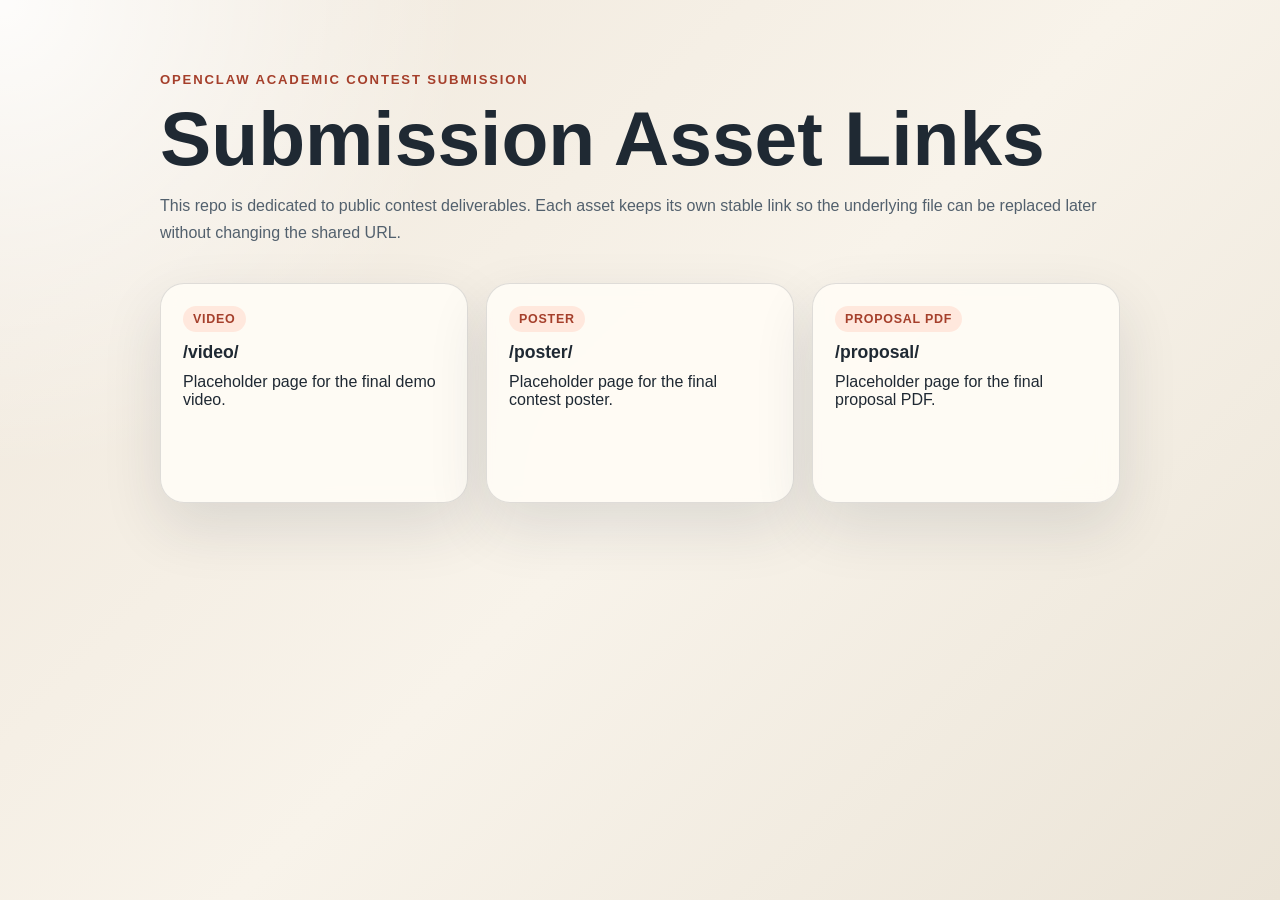
==== index.html @ a334f3a5 "Initialize submission site repo" ====
<!DOCTYPE html>
<html lang="en">
<head>
  <meta charset="UTF-8">
  <meta name="viewport" content="width=device-width, initial-scale=1.0">
  <title>OpenClaw Contest Assets</title>
  <link rel="stylesheet" href="./styles.css">
</head>
<body>
  <main class="shell">
    <p class="eyebrow">OpenClaw Academic Contest Submission</p>
    <h1>Submission Asset Links</h1>
    <p class="lead">
      This repo is dedicated to public contest deliverables. Each asset keeps its own stable link
      so the underlying file can be replaced later without changing the shared URL.
    </p>

    <section class="card-grid">
      <a class="card" href="./video/">
        <span class="card-label">Video</span>
        <strong>/video/</strong>
        <span>Placeholder page for the final demo video.</span>
      </a>
      <a class="card" href="./poster/">
        <span class="card-label">Poster</span>
        <strong>/poster/</strong>
        <span>Placeholder page for the final contest poster.</span>
      </a>
      <a class="card" href="./proposal/">
        <span class="card-label">Proposal PDF</span>
        <strong>/proposal/</strong>
        <span>Placeholder page for the final proposal PDF.</span>
      </a>
    </section>
  </main>
</body>
</html>
---- styles.css ----
:root {
  --bg: #f3efe7;
  --panel: rgba(255, 252, 245, 0.9);
  --ink: #1f2933;
  --muted: #52606d;
  --line: rgba(31, 41, 51, 0.14);
  --accent: #a53f2b;
  --accent-soft: #ffe8dd;
  --shadow: 0 24px 60px rgba(32, 41, 56, 0.12);
}

* {
  box-sizing: border-box;
}

body {
  margin: 0;
  min-height: 100vh;
  font-family: "Segoe UI", "Helvetica Neue", sans-serif;
  color: var(--ink);
  background:
    radial-gradient(circle at top left, rgba(255, 255, 255, 0.9), transparent 30%),
    linear-gradient(135deg, #efe7db 0%, #f8f3ea 52%, #ebe4d7 100%);
}

a {
  color: inherit;
}

.shell {
  width: min(960px, calc(100% - 32px));
  margin: 0 auto;
  padding: 72px 0 64px;
}

.eyebrow {
  margin: 0 0 14px;
  font-size: 0.82rem;
  font-weight: 700;
  letter-spacing: 0.14em;
  text-transform: uppercase;
  color: var(--accent);
}

h1 {
  margin: 0;
  font-size: clamp(2.6rem, 7vw, 4.8rem);
  line-height: 0.98;
}

.lead,
.asset-card p,
.asset-card li {
  color: var(--muted);
  line-height: 1.7;
}

.card-grid {
  display: grid;
  grid-template-columns: repeat(auto-fit, minmax(220px, 1fr));
  gap: 18px;
  margin-top: 36px;
}

.card,
.asset-card {
  border: 1px solid var(--line);
  border-radius: 24px;
  background: var(--panel);
  box-shadow: var(--shadow);
  backdrop-filter: blur(10px);
}

.card {
  display: flex;
  flex-direction: column;
  gap: 10px;
  min-height: 220px;
  padding: 22px;
  text-decoration: none;
}

.card-label,
.status {
  display: inline-flex;
  width: fit-content;
  padding: 6px 10px;
  border-radius: 999px;
  background: var(--accent-soft);
  color: var(--accent);
  font-size: 0.78rem;
  font-weight: 700;
  letter-spacing: 0.06em;
  text-transform: uppercase;
}

.asset-card {
  margin-top: 28px;
  padding: 24px;
}

.asset-card h1 {
  margin: 0 0 12px;
}

.back-link {
  display: inline-block;
  margin-bottom: 18px;
  color: var(--accent);
  text-decoration: none;
  font-weight: 600;
}

.meta code,
.asset-card code,
.card strong {
  font-size: 1.1rem;
}
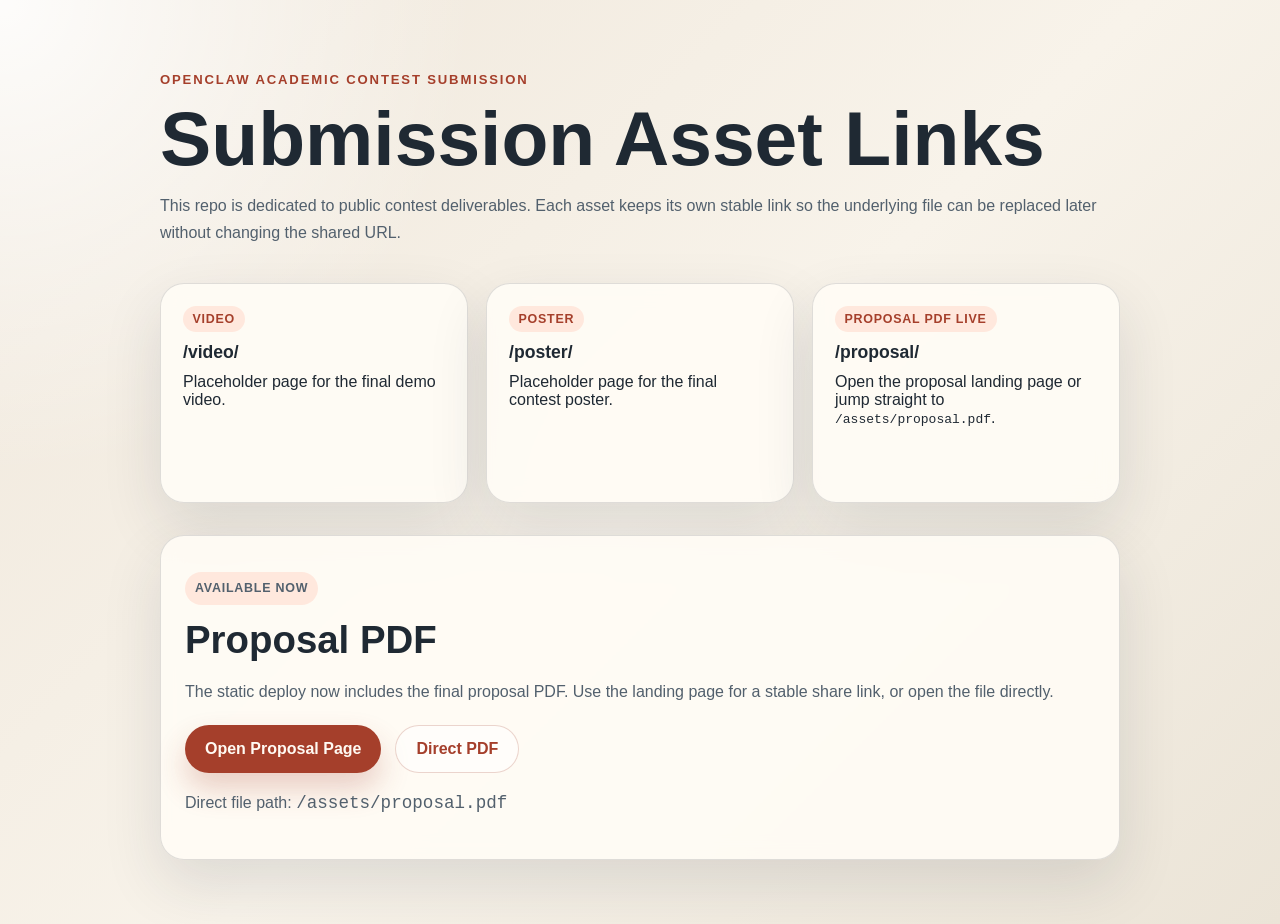
==== commit b35c4cee: "Publish proposal PDF" ====
--- a/index.html
+++ b/index.html
@@ -27,10 +27,24 @@
         <span>Placeholder page for the final contest poster.</span>
       </a>
       <a class="card" href="./proposal/">
-        <span class="card-label">Proposal PDF</span>
+        <span class="card-label">Proposal PDF Live</span>
         <strong>/proposal/</strong>
-        <span>Placeholder page for the final proposal PDF.</span>
+        <span>Open the proposal landing page or jump straight to <code>/assets/proposal.pdf</code>.</span>
       </a>
+    </section>
+
+    <section class="asset-card spotlight">
+      <p class="status">Available Now</p>
+      <h2>Proposal PDF</h2>
+      <p>
+        The static deploy now includes the final proposal PDF. Use the landing page for a stable
+        share link, or open the file directly.
+      </p>
+      <div class="action-row">
+        <a class="primary-button" href="./proposal/">Open Proposal Page</a>
+        <a class="secondary-link" href="./assets/proposal.pdf">Direct PDF</a>
+      </div>
+      <p class="meta">Direct file path: <code>/assets/proposal.pdf</code></p>
     </section>
   </main>
 </body>
--- a/styles.css
+++ b/styles.css
@@ -99,8 +99,17 @@
   padding: 24px;
 }
 
+.spotlight {
+  margin-top: 32px;
+}
+
 .asset-card h1 {
   margin: 0 0 12px;
+}
+
+.asset-card h2 {
+  margin: 0 0 12px;
+  font-size: clamp(1.8rem, 4vw, 2.4rem);
 }
 
 .back-link {
@@ -116,3 +125,45 @@
 .card strong {
   font-size: 1.1rem;
 }
+
+.action-row {
+  display: flex;
+  flex-wrap: wrap;
+  gap: 14px;
+  margin: 20px 0 14px;
+}
+
+.primary-button,
+.secondary-link {
+  display: inline-flex;
+  align-items: center;
+  justify-content: center;
+  min-height: 48px;
+  padding: 0 20px;
+  border-radius: 999px;
+  text-decoration: none;
+  font-weight: 700;
+}
+
+.primary-button {
+  background: var(--accent);
+  color: #fffaf3;
+  box-shadow: 0 16px 30px rgba(165, 63, 43, 0.24);
+}
+
+.secondary-link {
+  border: 1px solid rgba(165, 63, 43, 0.22);
+  background: rgba(255, 255, 255, 0.55);
+  color: var(--accent);
+}
+
+@media (max-width: 640px) {
+  .action-row {
+    flex-direction: column;
+  }
+
+  .primary-button,
+  .secondary-link {
+    width: 100%;
+  }
+}
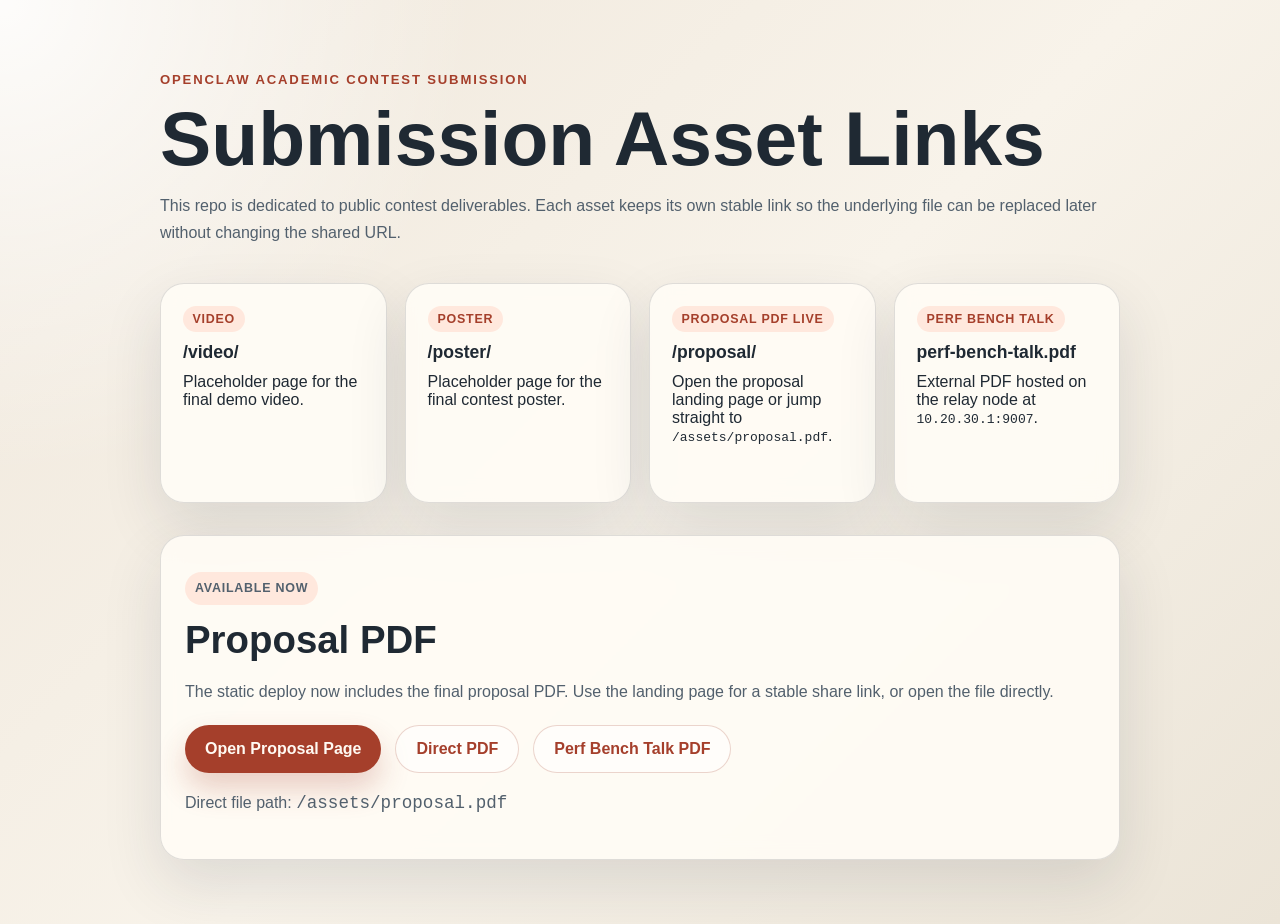
==== commit 61bc2001: "Add perf bench talk link to landing page" ====
--- a/index.html
+++ b/index.html
@@ -31,6 +31,11 @@
         <strong>/proposal/</strong>
         <span>Open the proposal landing page or jump straight to <code>/assets/proposal.pdf</code>.</span>
       </a>
+      <a class="card" href="http://10.20.30.1:9007/perf-bench-talk.pdf">
+        <span class="card-label">Perf Bench Talk</span>
+        <strong>perf-bench-talk.pdf</strong>
+        <span>External PDF hosted on the relay node at <code>10.20.30.1:9007</code>.</span>
+      </a>
     </section>
 
     <section class="asset-card spotlight">
@@ -43,6 +48,7 @@
       <div class="action-row">
         <a class="primary-button" href="./proposal/">Open Proposal Page</a>
         <a class="secondary-link" href="./assets/proposal.pdf">Direct PDF</a>
+        <a class="secondary-link" href="http://10.20.30.1:9007/perf-bench-talk.pdf">Perf Bench Talk PDF</a>
       </div>
       <p class="meta">Direct file path: <code>/assets/proposal.pdf</code></p>
     </section>
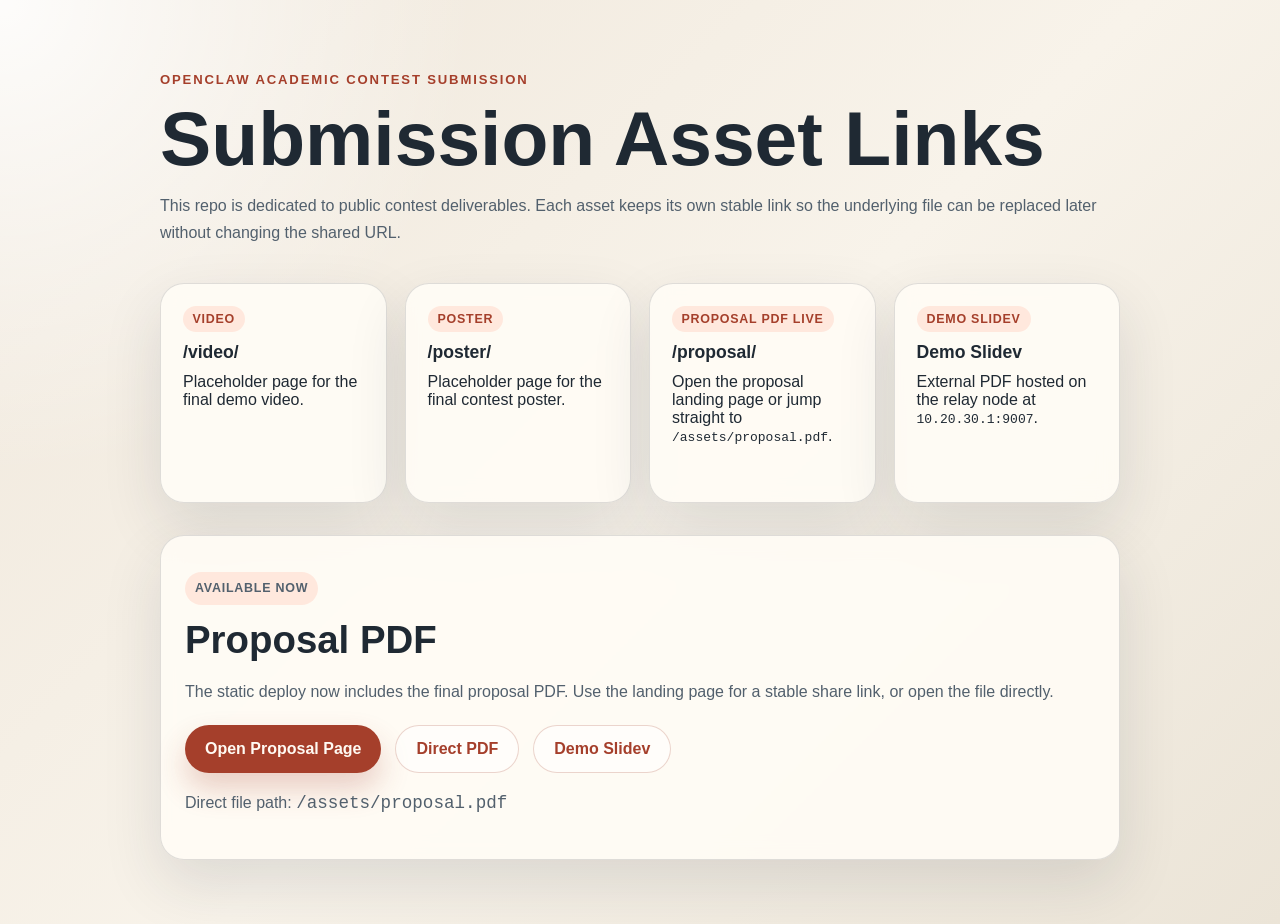
==== commit bd9adc14: "Rename external PDF link to Demo Slidev" ====
--- a/index.html
+++ b/index.html
@@ -32,8 +32,8 @@
         <span>Open the proposal landing page or jump straight to <code>/assets/proposal.pdf</code>.</span>
       </a>
       <a class="card" href="http://10.20.30.1:9007/perf-bench-talk.pdf">
-        <span class="card-label">Perf Bench Talk</span>
-        <strong>perf-bench-talk.pdf</strong>
+        <span class="card-label">Demo Slidev</span>
+        <strong>Demo Slidev</strong>
         <span>External PDF hosted on the relay node at <code>10.20.30.1:9007</code>.</span>
       </a>
     </section>
@@ -48,7 +48,7 @@
       <div class="action-row">
         <a class="primary-button" href="./proposal/">Open Proposal Page</a>
         <a class="secondary-link" href="./assets/proposal.pdf">Direct PDF</a>
-        <a class="secondary-link" href="http://10.20.30.1:9007/perf-bench-talk.pdf">Perf Bench Talk PDF</a>
+        <a class="secondary-link" href="http://10.20.30.1:9007/perf-bench-talk.pdf">Demo Slidev</a>
       </div>
       <p class="meta">Direct file path: <code>/assets/proposal.pdf</code></p>
     </section>
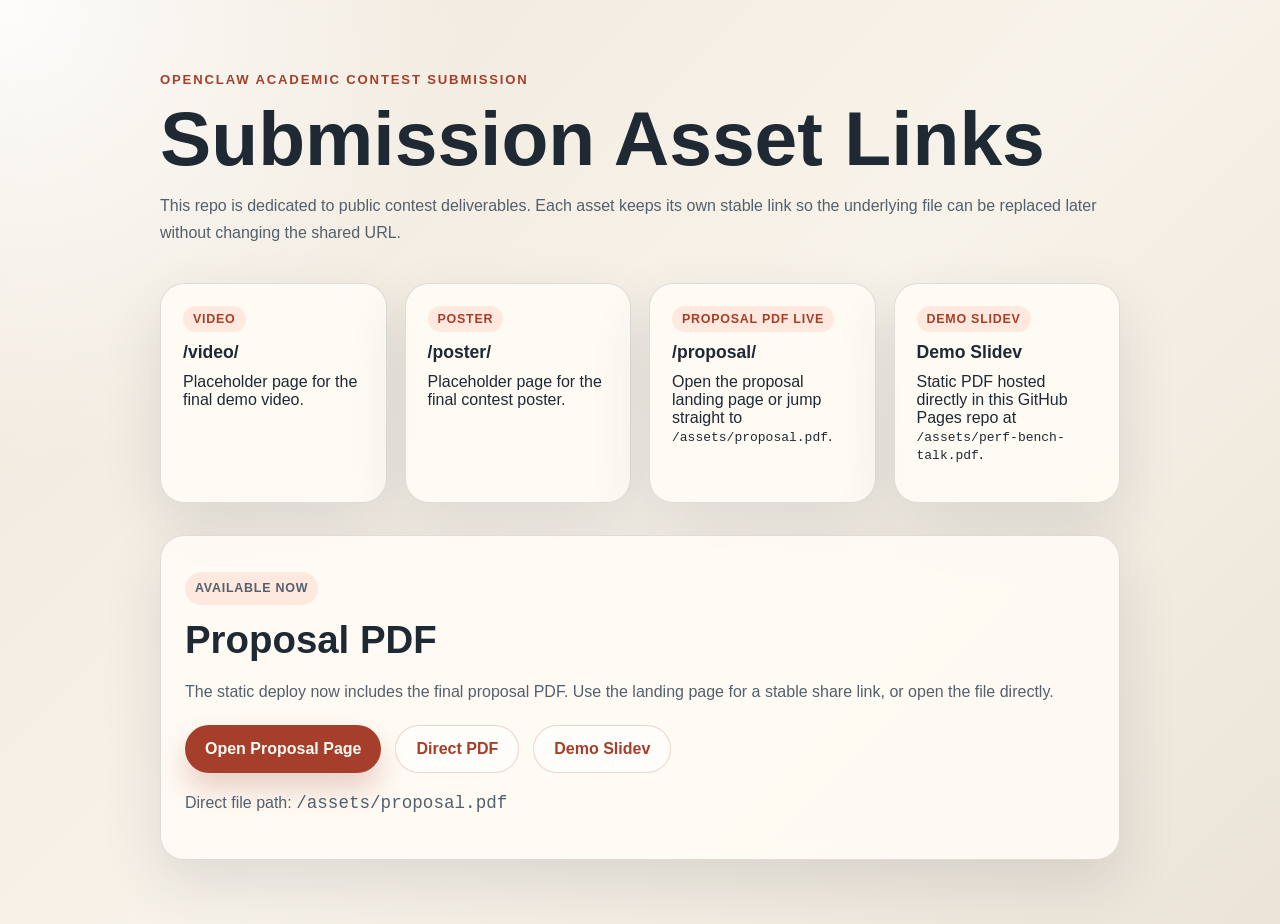
==== commit bac92bb4: "Add static demo slidev PDF asset" ====
--- a/index.html
+++ b/index.html
@@ -31,10 +31,10 @@
         <strong>/proposal/</strong>
         <span>Open the proposal landing page or jump straight to <code>/assets/proposal.pdf</code>.</span>
       </a>
-      <a class="card" href="http://10.20.30.1:9007/perf-bench-talk.pdf">
+      <a class="card" href="./assets/perf-bench-talk.pdf">
         <span class="card-label">Demo Slidev</span>
         <strong>Demo Slidev</strong>
-        <span>External PDF hosted on the relay node at <code>10.20.30.1:9007</code>.</span>
+        <span>Static PDF hosted directly in this GitHub Pages repo at <code>/assets/perf-bench-talk.pdf</code>.</span>
       </a>
     </section>
 
@@ -48,7 +48,7 @@
       <div class="action-row">
         <a class="primary-button" href="./proposal/">Open Proposal Page</a>
         <a class="secondary-link" href="./assets/proposal.pdf">Direct PDF</a>
-        <a class="secondary-link" href="http://10.20.30.1:9007/perf-bench-talk.pdf">Demo Slidev</a>
+        <a class="secondary-link" href="./assets/perf-bench-talk.pdf">Demo Slidev</a>
       </div>
       <p class="meta">Direct file path: <code>/assets/proposal.pdf</code></p>
     </section>
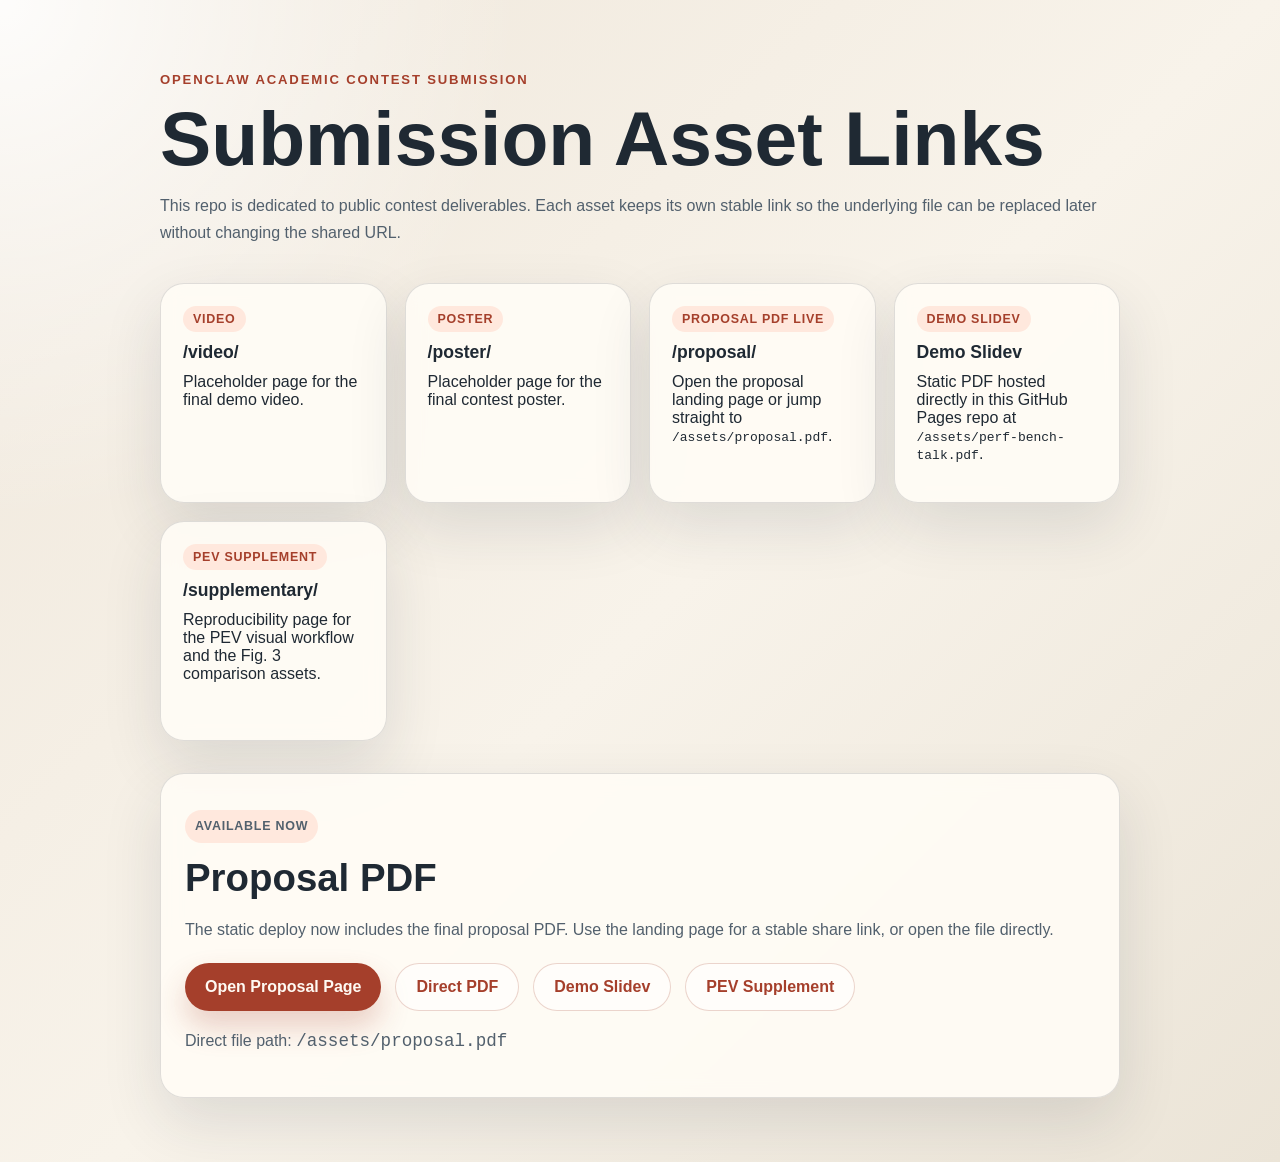
==== commit ab2ef8bd: "Publish PEV supplementary figure evidence" ====
--- a/index.html
+++ b/index.html
@@ -36,6 +36,11 @@
         <strong>Demo Slidev</strong>
         <span>Static PDF hosted directly in this GitHub Pages repo at <code>/assets/perf-bench-talk.pdf</code>.</span>
       </a>
+      <a class="card" href="./supplementary/">
+        <span class="card-label">PEV Supplement</span>
+        <strong>/supplementary/</strong>
+        <span>Reproducibility page for the PEV visual workflow and the Fig. 3 comparison assets.</span>
+      </a>
     </section>
 
     <section class="asset-card spotlight">
@@ -49,6 +54,7 @@
         <a class="primary-button" href="./proposal/">Open Proposal Page</a>
         <a class="secondary-link" href="./assets/proposal.pdf">Direct PDF</a>
         <a class="secondary-link" href="./assets/perf-bench-talk.pdf">Demo Slidev</a>
+        <a class="secondary-link" href="./supplementary/">PEV Supplement</a>
       </div>
       <p class="meta">Direct file path: <code>/assets/proposal.pdf</code></p>
     </section>
--- a/styles.css
+++ b/styles.css
@@ -133,6 +133,80 @@
   margin: 20px 0 14px;
 }
 
+.compare-grid {
+  display: grid;
+  grid-template-columns: repeat(auto-fit, minmax(260px, 1fr));
+  gap: 18px;
+  margin-top: 24px;
+}
+
+.figure-card,
+.record-card {
+  border: 1px solid var(--line);
+  border-radius: 24px;
+  background: rgba(255, 255, 255, 0.72);
+  box-shadow: var(--shadow);
+  backdrop-filter: blur(10px);
+}
+
+.figure-card {
+  padding: 18px;
+}
+
+.record-card {
+  margin-top: 24px;
+  padding: 22px;
+}
+
+.figure-card h2,
+.record-card h2 {
+  margin: 0 0 10px;
+  font-size: 1.35rem;
+}
+
+.figure-card img {
+  width: 100%;
+  height: auto;
+  display: block;
+  border-radius: 16px;
+  border: 1px solid rgba(31, 41, 51, 0.12);
+  background: #fff;
+}
+
+.figure-card p,
+.record-card p {
+  color: var(--muted);
+  line-height: 1.7;
+}
+
+.record-card pre {
+  overflow-x: auto;
+  padding: 16px;
+  border-radius: 18px;
+  background: #1f2933;
+  color: #e7edf2;
+  line-height: 1.55;
+  font-size: 0.92rem;
+  white-space: pre-wrap;
+}
+
+.record-links {
+  display: flex;
+  flex-wrap: wrap;
+  gap: 12px;
+  margin-top: 16px;
+}
+
+.record-links a {
+  display: inline-flex;
+  padding: 10px 14px;
+  border-radius: 999px;
+  background: var(--accent-soft);
+  color: var(--accent);
+  text-decoration: none;
+  font-weight: 700;
+}
+
 .primary-button,
 .secondary-link {
   display: inline-flex;
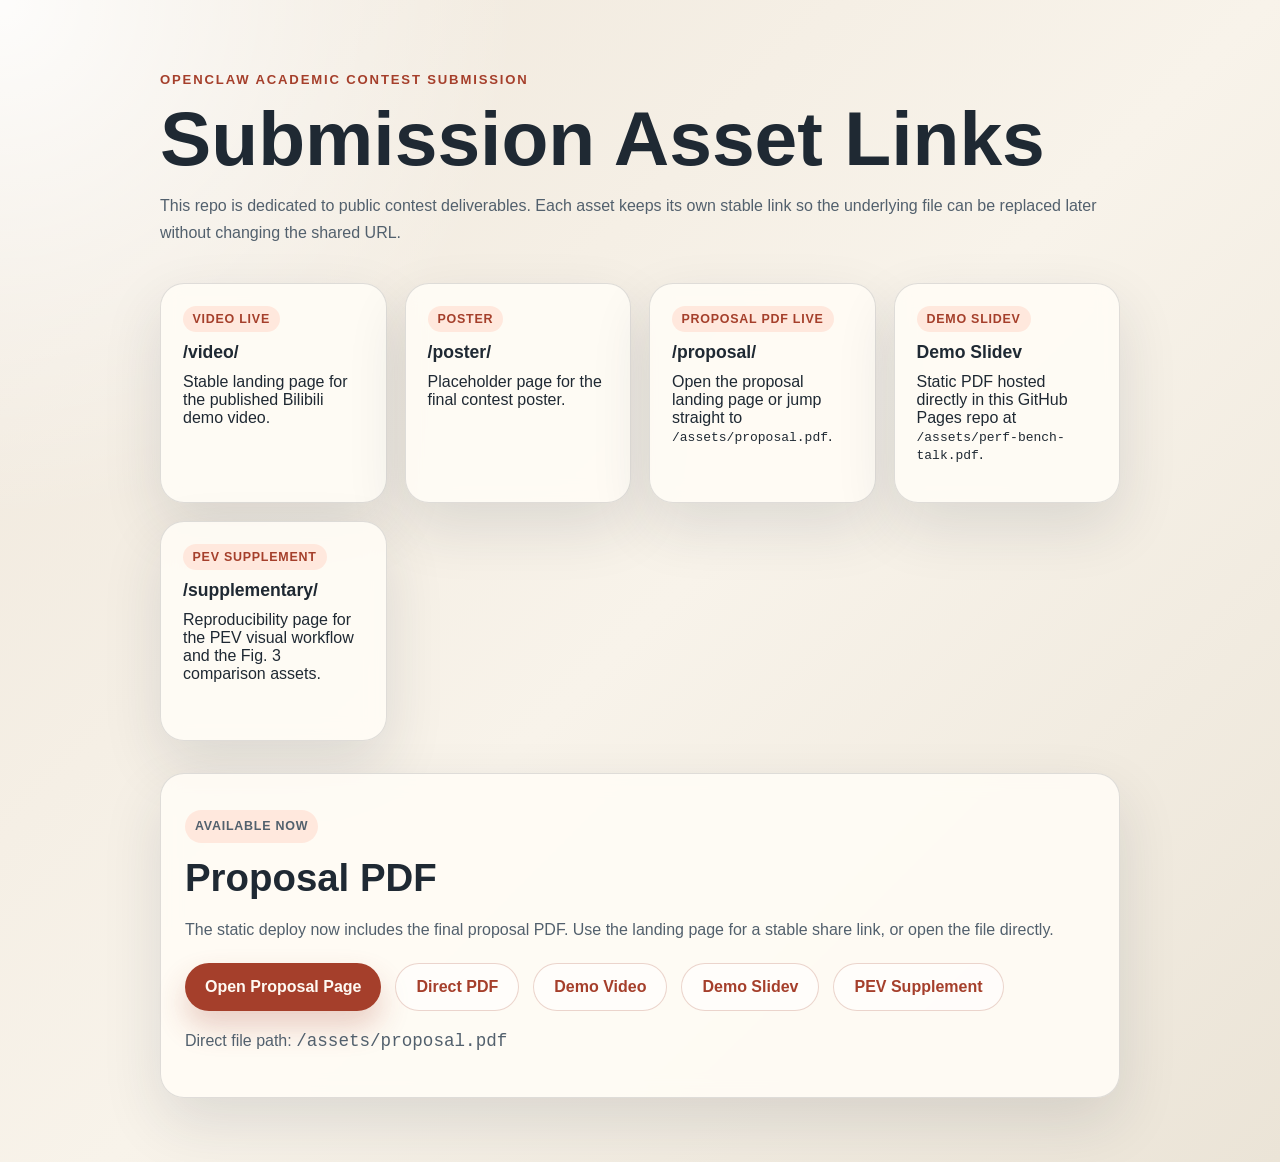
==== commit fb5c42a5: "Publish final proposal PDF and live video link" ====
--- a/index.html
+++ b/index.html
@@ -17,9 +17,9 @@
 
     <section class="card-grid">
       <a class="card" href="./video/">
-        <span class="card-label">Video</span>
+        <span class="card-label">Video Live</span>
         <strong>/video/</strong>
-        <span>Placeholder page for the final demo video.</span>
+        <span>Stable landing page for the published Bilibili demo video.</span>
       </a>
       <a class="card" href="./poster/">
         <span class="card-label">Poster</span>
@@ -53,6 +53,7 @@
       <div class="action-row">
         <a class="primary-button" href="./proposal/">Open Proposal Page</a>
         <a class="secondary-link" href="./assets/proposal.pdf">Direct PDF</a>
+        <a class="secondary-link" href="./video/">Demo Video</a>
         <a class="secondary-link" href="./assets/perf-bench-talk.pdf">Demo Slidev</a>
         <a class="secondary-link" href="./supplementary/">PEV Supplement</a>
       </div>
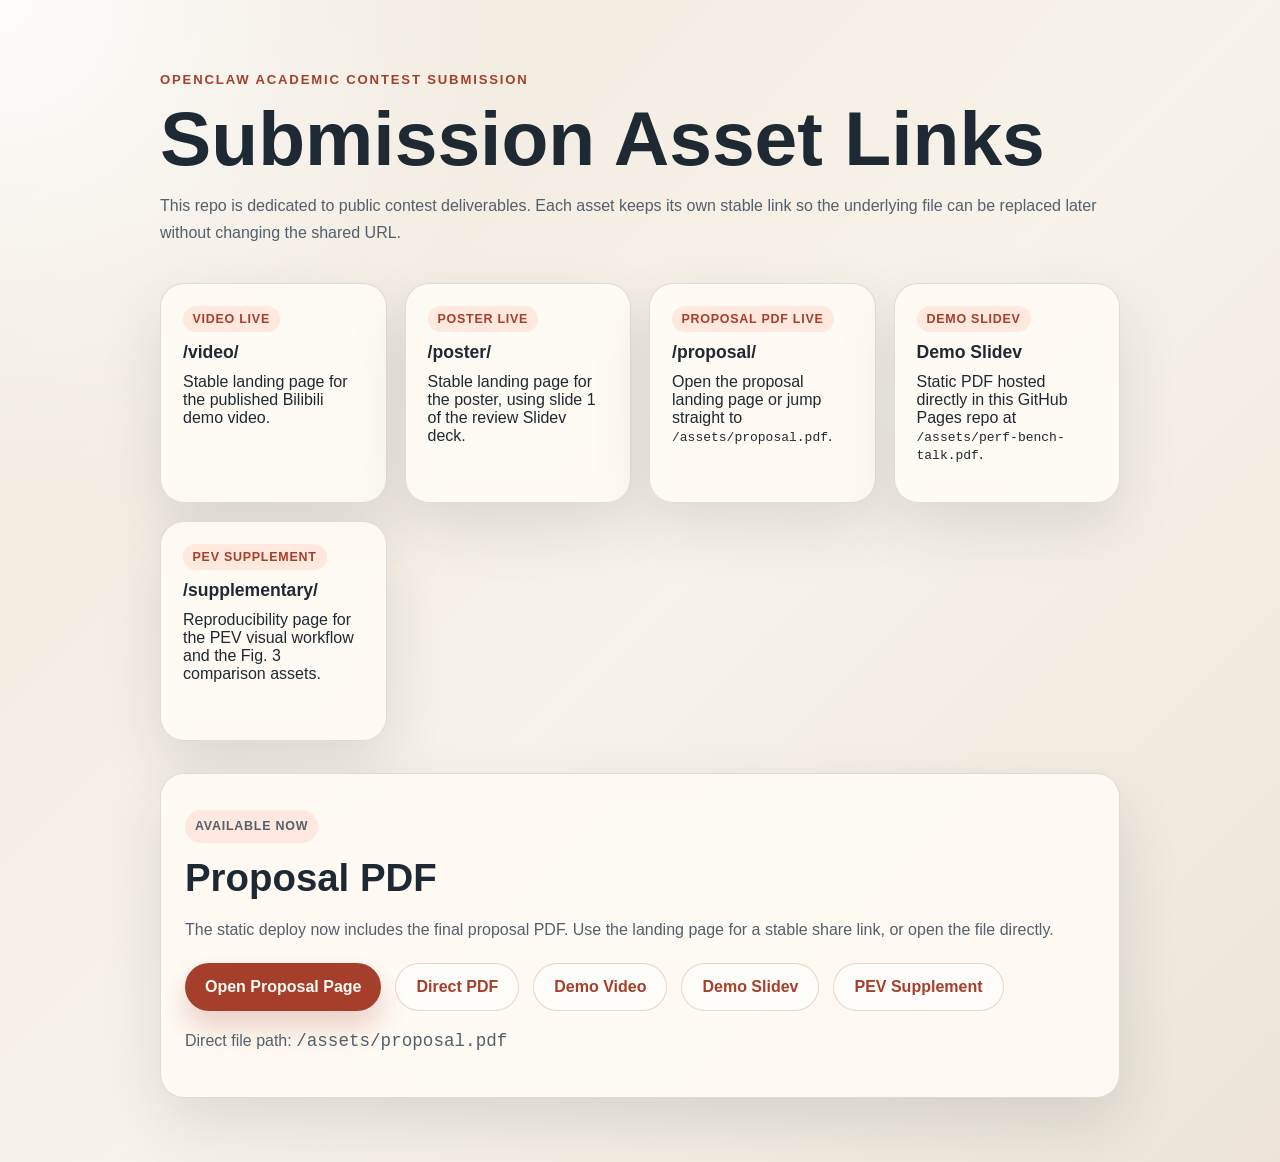
==== commit bd39fe4a: "Publish poster from Slidev first page" ====
--- a/index.html
+++ b/index.html
@@ -22,9 +22,9 @@
         <span>Stable landing page for the published Bilibili demo video.</span>
       </a>
       <a class="card" href="./poster/">
-        <span class="card-label">Poster</span>
+        <span class="card-label">Poster Live</span>
         <strong>/poster/</strong>
-        <span>Placeholder page for the final contest poster.</span>
+        <span>Stable landing page for the poster, using slide 1 of the review Slidev deck.</span>
       </a>
       <a class="card" href="./proposal/">
         <span class="card-label">Proposal PDF Live</span>
